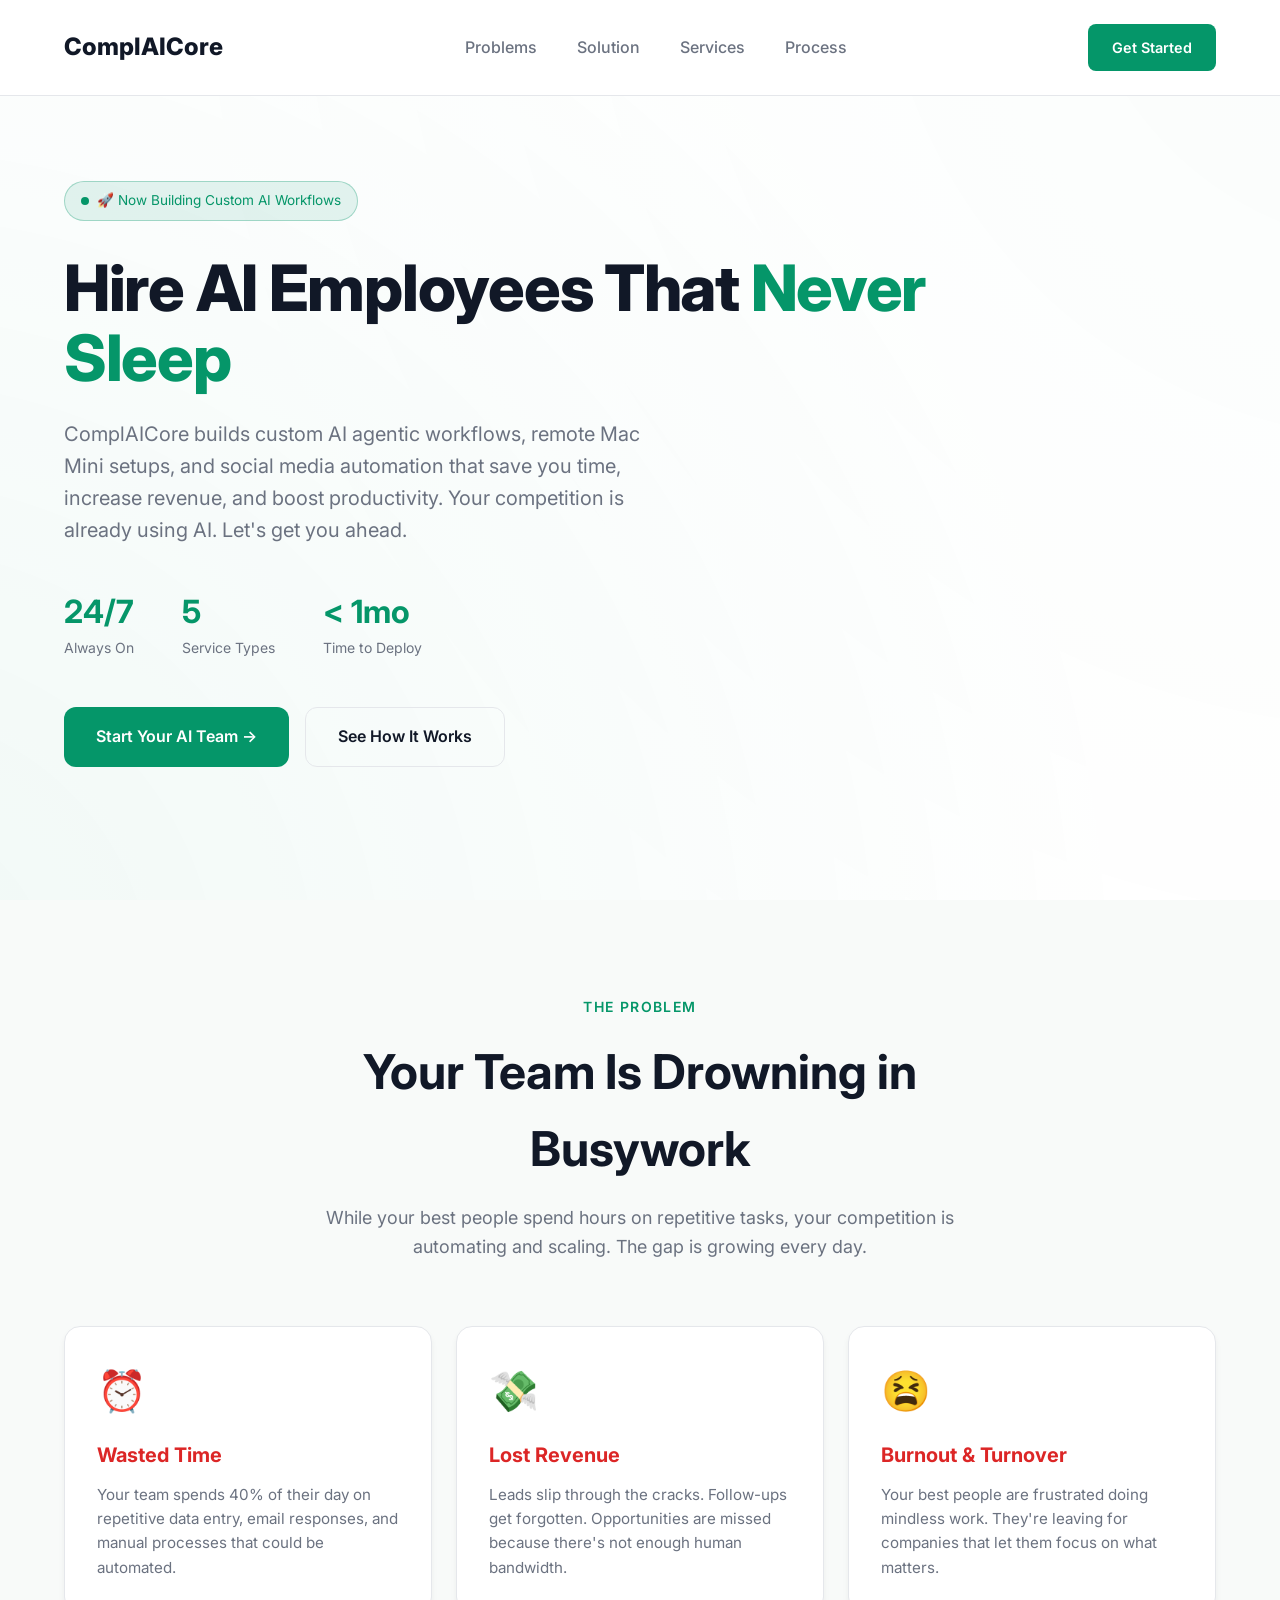
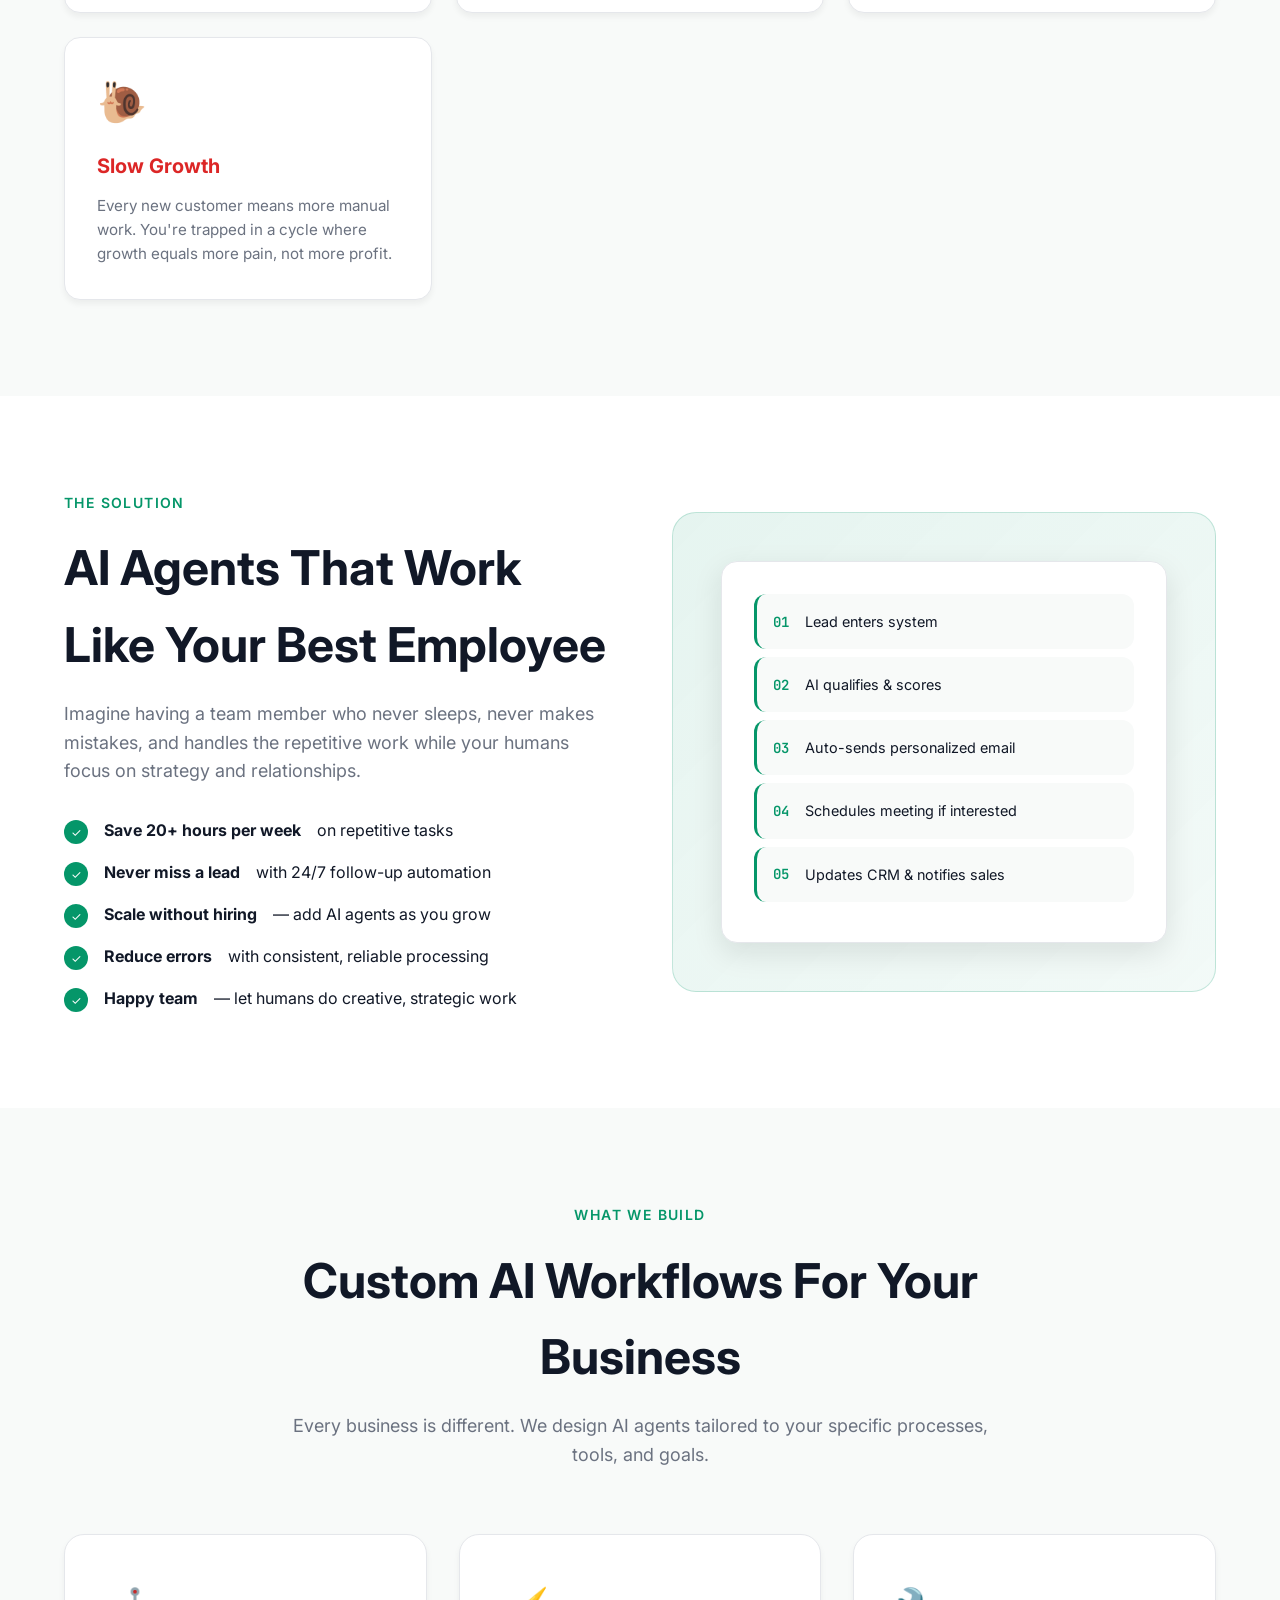
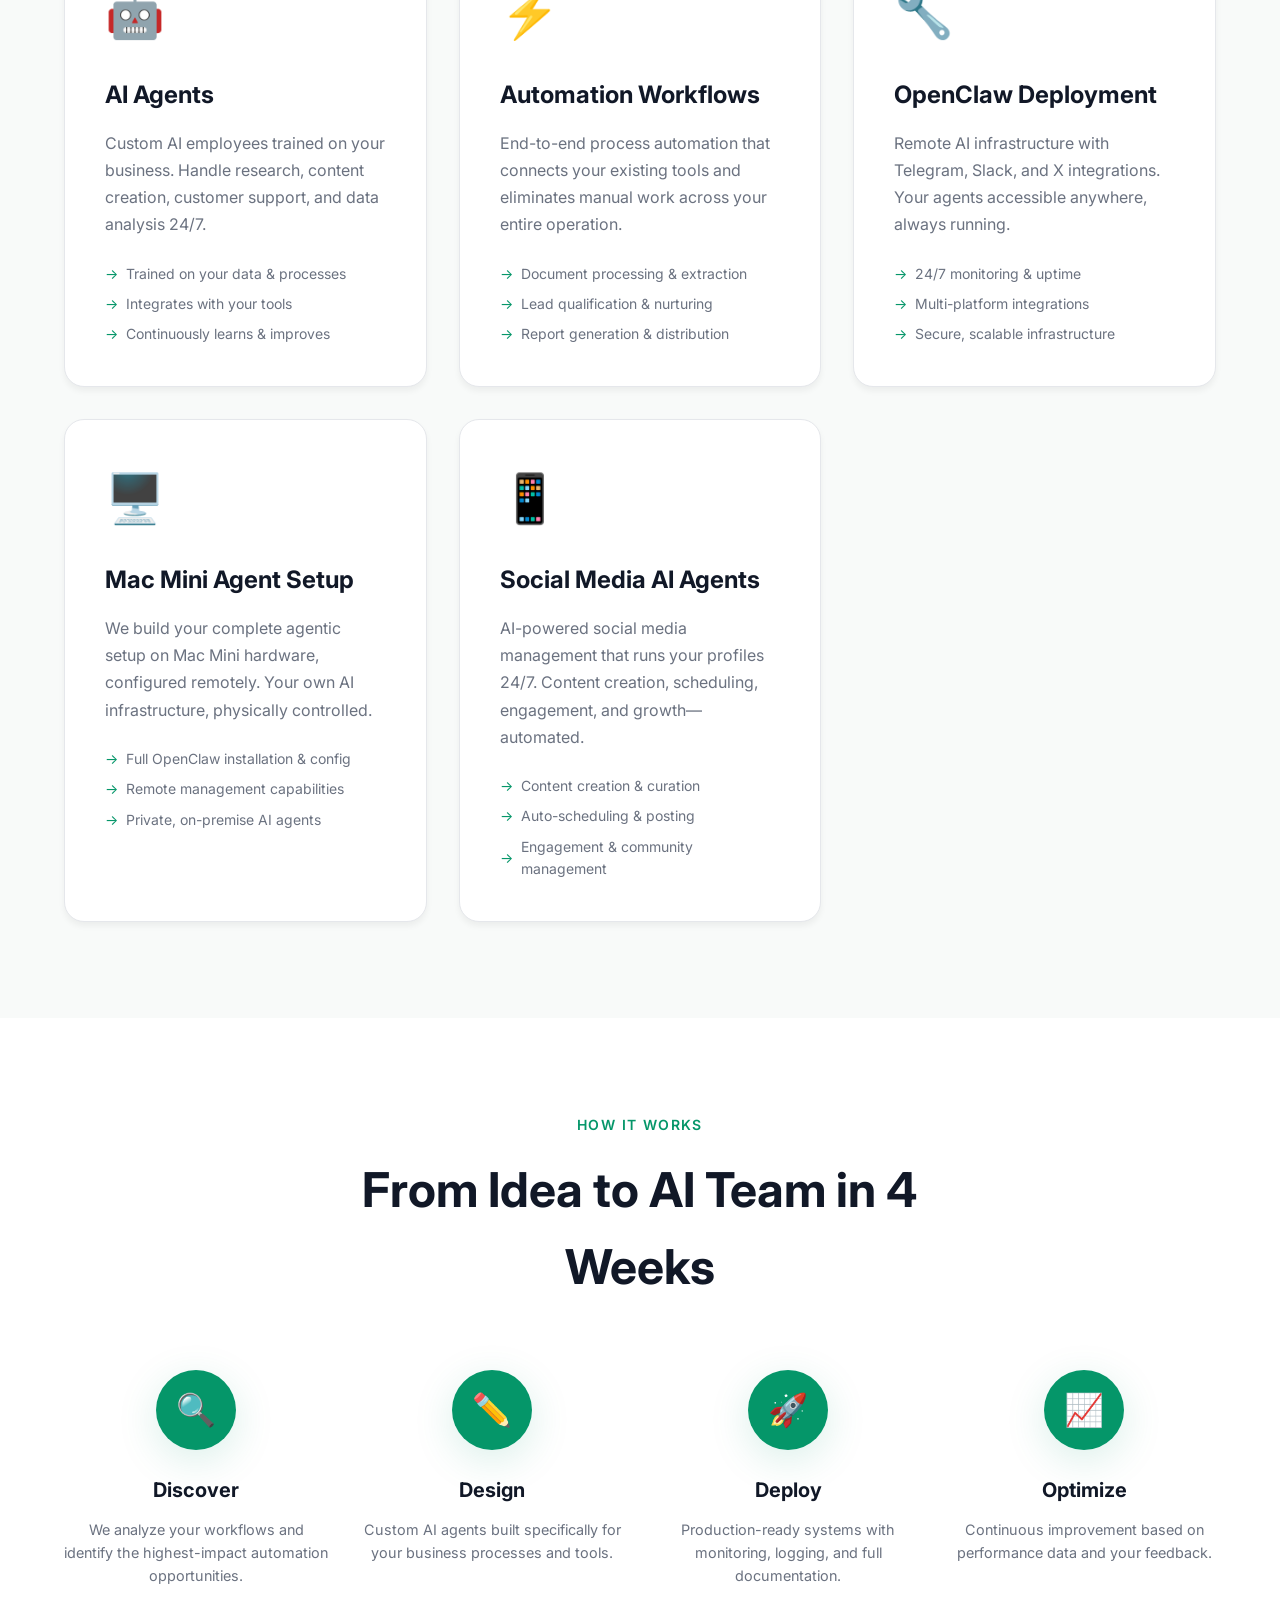
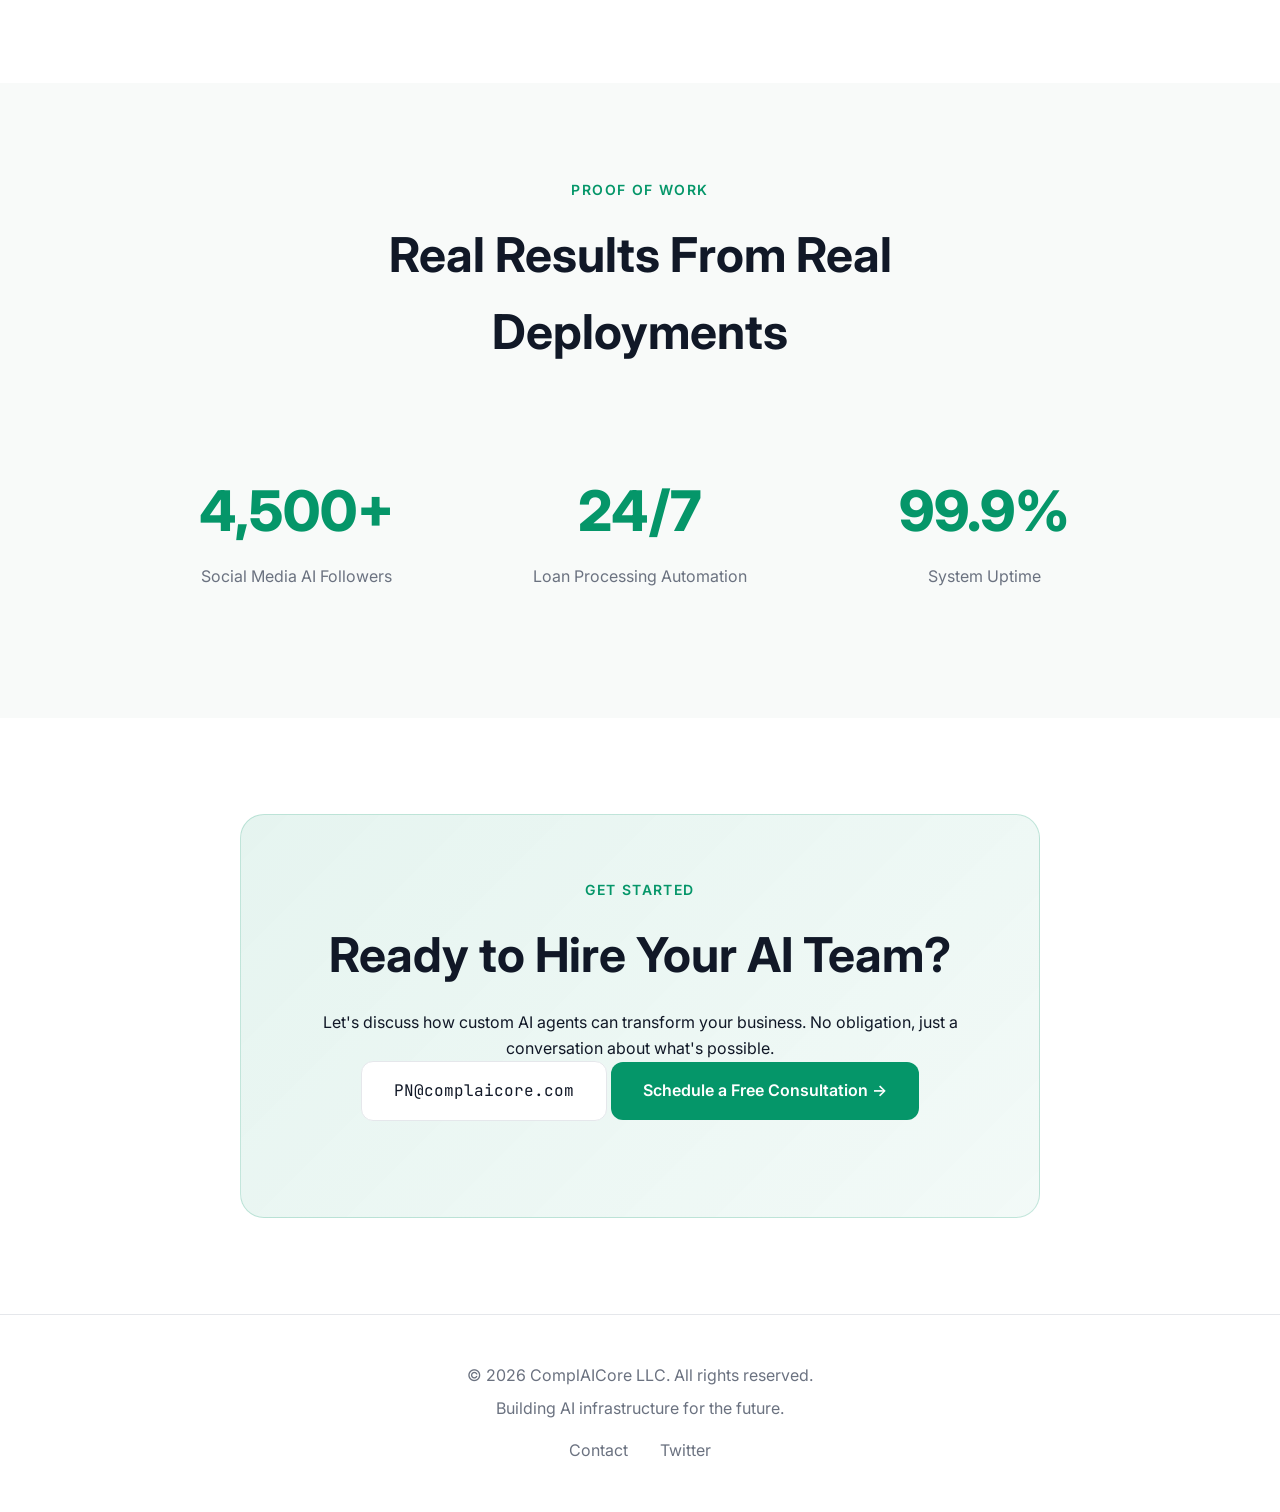
==== index.html @ b0284f9b "Initial website deployment" ====
<!DOCTYPE html>
<html lang="en">
<head>
    <meta charset="UTF-8">
    <meta name="viewport" content="width=device-width, initial-scale=1.0">
    <title>ComplAICore — Custom AI Agents That Work For You</title>
    <meta name="description" content="ComplAICore builds custom AI agentic workflows that save time, increase revenue, and boost productivity. Hire AI employees that work 24/7.">
    <link rel="preconnect" href="https://fonts.googleapis.com">
    <link rel="preconnect" href="https://fonts.gstatic.com" crossorigin>
    <link href="https://fonts.googleapis.com/css2?family=Inter:wght@400;500;600;700;800&family=JetBrains+Mono:wght@400;500&display=swap" rel="stylesheet">
    <style>
        :root {
            --bg: #ffffff;
            --bg-secondary: #f8faf9;
            --accent: #059669;
            --accent-light: #10b981;
            --accent-glow: rgba(5, 150, 105, 0.15);
            --text: #111827;
            --text-muted: #6b7280;
            --border: #e5e7eb;
            --card-bg: #ffffff;
        }

        * { margin: 0; padding: 0; box-sizing: border-box; }

        body {
            font-family: 'Inter', sans-serif;
            background: var(--bg);
            color: var(--text);
            line-height: 1.6;
        }

        /* Animated Background */
        .bg-animation {
            position: fixed; top: 0; left: 0; width: 100%; height: 100%;
            pointer-events: none; z-index: 0; opacity: 0.4;
        }
        .bg-animation::before {
            content: '';
            position: absolute; top: -50%; left: -50%;
            width: 200%; height: 200%;
            background: radial-gradient(circle at 20% 80%, var(--accent-glow) 0%, transparent 50%),
                        radial-gradient(circle at 80% 20%, rgba(5, 150, 105, 0.05) 0%, transparent 50%);
            animation: float 20s ease-in-out infinite;
        }
        @keyframes float {
            0%, 100% { transform: translate(0, 0); }
            33% { transform: translate(30px, -30px); }
            66% { transform: translate(-20px, 20px); }
        }

        /* Navigation */
        nav {
            position: fixed; top: 0; width: 100%;
            padding: 1.5rem 5%;
            display: flex; justify-content: space-between; align-items: center;
            z-index: 1000;
            background: rgba(255, 255, 255, 0.95);
            backdrop-filter: blur(20px);
            border-bottom: 1px solid var(--border);
        }
        .logo {
            font-size: 1.5rem; font-weight: 800;
            color: var(--text);
        }
        .nav-links { display: flex; gap: 2.5rem; list-style: none; }
        .nav-links a { color: var(--text-muted); text-decoration: none; font-weight: 500; transition: color 0.3s; }
        .nav-links a:hover { color: var(--accent); }
        .nav-cta {
            background: var(--accent);
            color: white; padding: 0.75rem 1.5rem; border-radius: 8px;
            text-decoration: none; font-weight: 600; font-size: 0.9rem;
            transition: transform 0.3s, box-shadow 0.3s;
        }
        .nav-cta:hover { transform: translateY(-2px); box-shadow: 0 10px 40px var(--accent-glow); }

        /* Hero */
        .hero {
            min-height: 100vh; display: flex; align-items: center;
            padding: 8rem 5% 5rem; position: relative; z-index: 1;
        }
        .hero-content { max-width: 900px; }
        .badge {
            display: inline-flex; align-items: center; gap: 0.5rem;
            background: rgba(5, 150, 105, 0.1); border: 1px solid rgba(5, 150, 105, 0.3);
            padding: 0.5rem 1rem; border-radius: 50px; font-size: 0.85rem;
            color: var(--accent); margin-bottom: 2rem;
        }
        .badge::before {
            content: ''; width: 8px; height: 8px; background: var(--accent);
            border-radius: 50%; animation: pulse 2s infinite;
        }
        @keyframes pulse { 0%, 100% { opacity: 1; } 50% { opacity: 0.5; } }

        h1 {
            font-size: clamp(2.5rem, 5vw, 4rem); font-weight: 800;
            line-height: 1.1; margin-bottom: 1.5rem; letter-spacing: -0.02em;
        }
        h1 span {
            color: var(--accent);
        }
        .hero-subtitle {
            font-size: 1.25rem; color: var(--text-muted);
            max-width: 600px; margin-bottom: 2.5rem;
        }
        .hero-stats { display: flex; gap: 3rem; margin-bottom: 3rem; }
        .stat { display: flex; flex-direction: column; }
        .stat-number { font-size: 2rem; font-weight: 700; color: var(--accent); }
        .stat-label { font-size: 0.875rem; color: var(--text-muted); }

        .cta-group { display: flex; gap: 1rem; flex-wrap: wrap; }
        .btn-primary {
            background: var(--accent);
            color: white; padding: 1rem 2rem; border-radius: 12px;
            text-decoration: none; font-weight: 600; font-size: 1rem;
            transition: all 0.3s; border: none; cursor: pointer;
            display: inline-flex; align-items: center; gap: 0.5rem;
        }
        .btn-primary:hover { transform: translateY(-3px); box-shadow: 0 20px 60px var(--accent-glow); }
        .btn-secondary {
            background: transparent; color: var(--text); padding: 1rem 2rem;
            border-radius: 12px; text-decoration: none; font-weight: 600;
            border: 1px solid var(--border); transition: all 0.3s;
            display: inline-flex; align-items: center; gap: 0.5rem;
        }
        .btn-secondary:hover { background: var(--bg-secondary); }

        /* Sections */
        section { padding: 6rem 5%; position: relative; z-index: 1; }
        .section-header { text-align: center; max-width: 700px; margin: 0 auto 4rem; }
        .section-tag {
            color: var(--accent); font-weight: 600; font-size: 0.875rem;
            text-transform: uppercase; letter-spacing: 0.1em; margin-bottom: 1rem;
        }
        h2 { font-size: clamp(2rem, 4vw, 3rem); font-weight: 700; margin-bottom: 1rem; }
        .section-subtitle { color: var(--text-muted); font-size: 1.125rem; }

        /* Problem */
        .problem { background: var(--bg-secondary); }
        .pain-points {
            display: grid; grid-template-columns: repeat(auto-fit, minmax(280px, 1fr));
            gap: 1.5rem; max-width: 1200px; margin: 0 auto;
        }
        .pain-card {
            background: var(--card-bg); border: 1px solid var(--border);
            padding: 2rem; border-radius: 16px; transition: all 0.3s;
            box-shadow: 0 4px 6px rgba(0, 0, 0, 0.05);
        }
        .pain-card:hover { transform: translateY(-5px); box-shadow: 0 20px 40px rgba(0, 0, 0, 0.1); }
        .pain-icon { font-size: 2.5rem; margin-bottom: 1rem; }
        .pain-card h3 { font-size: 1.25rem; margin-bottom: 0.75rem; color: #dc2626; }
        .pain-card p { color: var(--text-muted); font-size: 0.95rem; }

        /* Solution */
        .solution-grid {
            display: grid; grid-template-columns: 1fr 1fr; gap: 4rem;
            max-width: 1200px; margin: 0 auto; align-items: center;
        }
        .solution-content > p { color: var(--text-muted); font-size: 1.125rem; margin-bottom: 2rem; }
        .benefits-list { list-style: none; display: flex; flex-direction: column; gap: 1rem; }
        .benefits-list li { display: flex; align-items: flex-start; gap: 1rem; }
        .benefits-list li::before {
            content: '✓'; background: var(--accent);
            color: white; width: 24px; height: 24px; border-radius: 50%;
            display: flex; align-items: center; justify-content: center;
            font-size: 0.75rem; flex-shrink: 0; margin-top: 2px;
        }
        .solution-visual {
            background: linear-gradient(135deg, rgba(5, 150, 105, 0.1), rgba(5, 150, 105, 0.05));
            border: 1px solid rgba(5, 150, 105, 0.2); border-radius: 24px;
            padding: 3rem; position: relative; overflow: hidden;
        }
        .workflow-preview {
            background: var(--card-bg); border-radius: 16px;
            padding: 2rem; border: 1px solid var(--border);
            box-shadow: 0 10px 30px rgba(0, 0, 0, 0.1);
        }
        .workflow-step {
            display: flex; align-items: center; gap: 1rem;
            padding: 1rem; margin-bottom: 0.5rem;
            background: var(--bg-secondary); border-radius: 12px;
            border-left: 3px solid var(--accent);
        }
        .step-number {
            font-family: 'JetBrains Mono', monospace; color: var(--accent);
            font-weight: 600; font-size: 0.875rem;
        }
        .step-text { font-size: 0.9rem; }

        /* Services */
        .services { background: var(--bg-secondary); }
        .services-grid {
            display: grid; grid-template-columns: repeat(auto-fit, minmax(300px, 1fr));
            gap: 2rem; max-width: 1200px; margin: 0 auto;
        }
        .service-card {
            background: var(--card-bg); border: 1px solid var(--border);
            border-radius: 20px; padding: 2.5rem; transition: all 0.3s; position: relative; overflow: hidden;
            box-shadow: 0 4px 6px rgba(0, 0, 0, 0.05);
        }
        .service-card::before {
            content: ''; position: absolute; top: 0; left: 0; width: 100%; height: 3px;
            background: var(--accent);
            transform: scaleX(0); transition: transform 0.3s;
        }
        .service-card:hover::before { transform: scaleX(1); }
        .service-card:hover {
            transform: translateY(-10px);
            box-shadow: 0 30px 60px rgba(0, 0, 0, 0.15);
        }
        .service-icon { font-size: 3rem; margin-bottom: 1.5rem; }
        .service-card h3 { font-size: 1.5rem; margin-bottom: 1rem; }
        .service-card p { color: var(--text-muted); margin-bottom: 1.5rem; line-height: 1.7; }
        .service-features { list-style: none; display: flex; flex-direction: column; gap: 0.5rem; }
        .service-features li {
            font-size: 0.875rem; color: var(--text-muted);
            display: flex; align-items: center; gap: 0.5rem;
        }
        .service-features li::before { content: '→'; color: var(--accent); }

        /* Process */
        .process-steps {
            display: grid; grid-template-columns: repeat(4, 1fr); gap: 2rem;
            max-width: 1200px; margin: 0 auto; position: relative;
        }
        .process-step { text-align: center; position: relative; }
        .step-circle {
            width: 80px; height: 80px;
            background: var(--accent);
            border-radius: 50%; display: flex; align-items: center; justify-content: center;
            font-size: 2rem; margin: 0 auto 1.5rem; position: relative; z-index: 1;
            box-shadow: 0 10px 40px var(--accent-glow);
        }
        .process-step h3 { font-size: 1.25rem; margin-bottom: 0.75rem; }
        .process-step p { color: var(--text-muted); font-size: 0.9rem; }

        /* Proof */
        .proof { background: var(--bg-secondary); }
        .proof-grid {
            display: grid; grid-template-columns: repeat(3, 1fr); gap: 2rem;
            max-width: 1000px; margin: 0 auto;
        }
        .proof-card { text-align: center; padding: 2rem; }
        .proof-number {
            font-size: 3.5rem; font-weight: 800;
            color: var(--accent);
            margin-bottom: 0.5rem;
        }
        .proof-label { color: var(--text-muted); font-size: 1rem; }

        /* CTA */
        .cta { text-align: center; }
        .cta-box {
            max-width: 800px; margin: 0 auto;
            background: linear-gradient(135deg, rgba(5, 150, 105, 0.1), rgba(5, 150, 105, 0.05));
            border: 1px solid rgba(5, 150, 105, 0.2); border-radius: 24px;
            padding: 4rem; position: relative; overflow: hidden;
        }
        .cta-content { position: relative; z-index: 1; }
        .cta > p { color: var(--text-muted); font-size: 1.125rem; margin-bottom: 2rem; }
        .email-display {
            font-family: 'JetBrains Mono', monospace; background: var(--bg);
            padding: 1rem 2rem; border-radius: 12px; display: inline-block;
            margin-bottom: 2rem; border: 1px solid var(--border);
            color: var(--text);
        }

        /* Footer */
        footer {
            padding: 3rem 5%; border-top: 1px solid var(--border);
            text-align: center; color: var(--text-muted); position: relative; z-index: 1;
            background: var(--bg);
        }
        footer p { margin-bottom: 0.5rem; }
        .footer-links { display: flex; justify-content: center; gap: 2rem; margin-top: 1rem; }
        .footer-links a { color: var(--text-muted); text-decoration: none; transition: color 0.3s; }
        .footer-links a:hover { color: var(--accent); }

        /* Responsive */
        @media (max-width: 1024px) {
            .solution-grid { grid-template-columns: 1fr; }
            .process-steps { grid-template-columns: repeat(2, 1fr); }
        }
        @media (max-width: 768px) {
            .nav-links { display: none; }
            .hero-stats { flex-direction: column; gap: 1.5rem; }
            .proof-grid { grid-template-columns: 1fr; }
            .process-steps { grid-template-columns: 1fr; }
            .cta-box { padding: 2rem; }
        }
    </style>
</head>
<body>
    <div class="bg-animation"></div>

    <nav>
        <div class="logo">ComplAICore</div>
        <ul class="nav-links">
            <li><a href="#problem">Problems</a></li>
            <li><a href="#solution">Solution</a></li>
            <li><a href="#services">Services</a></li>
            <li><a href="#process">Process</a></li>
        </ul>
        <a href="#contact" class="nav-cta">Get Started</a>
    </nav>

    <section class="hero">
        <div class="hero-content">
            <div class="badge">🚀 Now Building Custom AI Workflows</div>
            <h1>Hire AI Employees That <span>Never Sleep</span></h1>
            <p class="hero-subtitle">ComplAICore builds custom AI agentic workflows, remote Mac Mini setups, and social media automation that save you time, increase revenue, and boost productivity. Your competition is already using AI. Let's get you ahead.</p>
            
            <div class="hero-stats">
                <div class="stat">
                    <span class="stat-number">24/7</span>
                    <span class="stat-label">Always On</span>
                </div>
                <div class="stat">
                    <span class="stat-number">5</span>
                    <span class="stat-label">Service Types</span>
                </div>
                <div class="stat">
                    <span class="stat-number">&lt; 1mo</span>
                    <span class="stat-label">Time to Deploy</span>
                </div>
            </div>

            <div class="cta-group">
                <a href="#contact" class="btn-primary">Start Your AI Team →</a>
                <a href="#solution" class="btn-secondary">See How It Works</a>
            </div>
        </div>
    </section>

    <section class="problem" id="problem">
        <div class="section-header">
            <div class="section-tag">The Problem</div>
            <h2>Your Team Is Drowning in Busywork</h2>
            <p class="section-subtitle">While your best people spend hours on repetitive tasks, your competition is automating and scaling. The gap is growing every day.</p>
        </div>

        <div class="pain-points">
            <div class="pain-card">
                <div class="pain-icon">⏰</div>
                <h3>Wasted Time</h3>
                <p>Your team spends 40% of their day on repetitive data entry, email responses, and manual processes that could be automated.</p>
            </div>
            <div class="pain-card">
                <div class="pain-icon">💸</div>
                <h3>Lost Revenue</h3>
                <p>Leads slip through the cracks. Follow-ups get forgotten. Opportunities are missed because there's not enough human bandwidth.</p>
            </div>
            <div class="pain-card">
                <div class="pain-icon">😫</div>
                <h3>Burnout & Turnover</h3>
                <p>Your best people are frustrated doing mindless work. They're leaving for companies that let them focus on what matters.</p>
            </div>
            <div class="pain-card">
                <div class="pain-icon">🐌</div>
                <h3>Slow Growth</h3>
                <p>Every new customer means more manual work. You're trapped in a cycle where growth equals more pain, not more profit.</p>
            </div>
        </div>
    </section>

    <section class="solution" id="solution">
        <div class="solution-grid">
            <div class="solution-content">
                <div class="section-tag">The Solution</div>
                <h2>AI Agents That Work Like Your Best Employee</h2>
                <p>Imagine having a team member who never sleeps, never makes mistakes, and handles the repetitive work while your humans focus on strategy and relationships.</p>
                
                <ul class="benefits-list">
                    <li><strong>Save 20+ hours per week</strong> on repetitive tasks</li>
                    <li><strong>Never miss a lead</strong> with 24/7 follow-up automation</li>
                    <li><strong>Scale without hiring</strong> — add AI agents as you grow</li>
                    <li><strong>Reduce errors</strong> with consistent, reliable processing</li>
                    <li><strong>Happy team</strong> — let humans do creative, strategic work</li>
                </ul>
            </div>

            <div class="solution-visual">
                <div class="workflow-preview">
                    <div class="workflow-step">
                        <span class="step-number">01</span>
                        <span class="step-text">Lead enters system</span>
                    </div>
                    <div class="workflow-step">
                        <span class="step-number">02</span>
                        <span class="step-text">AI qualifies & scores</span>
                    </div>
                    <div class="workflow-step">
                        <span class="step-number">03</span>
                        <span class="step-text">Auto-sends personalized email</span>
                    </div>
                    <div class="workflow-step">
                        <span class="step-number">04</span>
                        <span class="step-text">Schedules meeting if interested</span>
                    </div>
                    <div class="workflow-step">
                        <span class="step-number">05</span>
                        <span class="step-text">Updates CRM & notifies sales</span>
                    </div>
                </div>
            </div>
        </div>
    </section>

    <section class="services" id="services">
        <div class="section-header">
            <div class="section-tag">What We Build</div>
            <h2>Custom AI Workflows For Your Business</h2>
            <p class="section-subtitle">Every business is different. We design AI agents tailored to your specific processes, tools, and goals.</p>
        </div>

        <div class="services-grid">
            <div class="service-card">
                <div class="service-icon">🤖</div>
                <h3>AI Agents</h3>
                <p>Custom AI employees trained on your business. Handle research, content creation, customer support, and data analysis 24/7.</p>
                <ul class="service-features">
                    <li>Trained on your data & processes</li>
                    <li>Integrates with your tools</li>
                    <li>Continuously learns & improves</li>
                </ul>
            </div>

            <div class="service-card">
                <div class="service-icon">⚡</div>
                <h3>Automation Workflows</h3>
                <p>End-to-end process automation that connects your existing tools and eliminates manual work across your entire operation.</p>
                <ul class="service-features">
                    <li>Document processing & extraction</li>
                    <li>Lead qualification & nurturing</li>
                    <li>Report generation & distribution</li>
                </ul>
            </div>

            <div class="service-card">
                <div class="service-icon">🔧</div>
                <h3>OpenClaw Deployment</h3>
                <p>Remote AI infrastructure with Telegram, Slack, and X integrations. Your agents accessible anywhere, always running.</p>
                <ul class="service-features">
                    <li>24/7 monitoring & uptime</li>
                    <li>Multi-platform integrations</li>
                    <li>Secure, scalable infrastructure</li>
                </ul>
            </div>

            <div class="service-card">
                <div class="service-icon">🖥️</div>
                <h3>Mac Mini Agent Setup</h3>
                <p>We build your complete agentic setup on Mac Mini hardware, configured remotely. Your own AI infrastructure, physically controlled.</p>
                <ul class="service-features">
                    <li>Full OpenClaw installation & config</li>
                    <li>Remote management capabilities</li>
                    <li>Private, on-premise AI agents</li>
                </ul>
            </div>

            <div class="service-card">
                <div class="service-icon">📱</div>
                <h3>Social Media AI Agents</h3>
                <p>AI-powered social media management that runs your profiles 24/7. Content creation, scheduling, engagement, and growth—automated.</p>
                <ul class="service-features">
                    <li>Content creation & curation</li>
                    <li>Auto-scheduling & posting</li>
                    <li>Engagement & community management</li>
                </ul>
            </div>
        </div>
    </section>

    <section class="process" id="process">
        <div class="section-header">
            <div class="section-tag">How It Works</div>
            <h2>From Idea to AI Team in 4 Weeks</h2>
        </div>

        <div class="process-steps">
            <div class="process-step">
                <div class="step-circle">🔍</div>
                <h3>Discover</h3>
                <p>We analyze your workflows and identify the highest-impact automation opportunities.</p>
            </div>
            <div class="process-step">
                <div class="step-circle">✏️</div>
                <h3>Design</h3>
                <p>Custom AI agents built specifically for your business processes and tools.</p>
            </div>
            <div class="process-step">
                <div class="step-circle">🚀</div>
                <h3>Deploy</h3>
                <p>Production-ready systems with monitoring, logging, and full documentation.</p>
            </div>
            <div class="process-step">
                <div class="step-circle">📈</div>
                <h3>Optimize</h3>
                <p>Continuous improvement based on performance data and your feedback.</p>
            </div>
        </div>
    </section>

    <section class="proof">
        <div class="section-header">
            <div class="section-tag">Proof of Work</div>
            <h2>Real Results From Real Deployments</h2>
        </div>

        <div class="proof-grid">
            <div class="proof-card">
                <div class="proof-number">4,500+</div>
                <div class="proof-label">Social Media AI Followers</div>
            </div>
            <div class="proof-card">
                <div class="proof-number">24/7</div>
                <div class="proof-label">Loan Processing Automation</div>
            </div>
            <div class="proof-card">
                <div class="proof-number">99.9%</div>
                <div class="proof-label">System Uptime</div>
            </div>
        </div>
    </section>

    <section class="cta" id="contact">
        <div class="cta-box">
            <div class="cta-content">
                <div class="section-tag">Get Started</div>
                <h2>Ready to Hire Your AI Team?</h2>
                <p>Let's discuss how custom AI agents can transform your business. No obligation, just a conversation about what's possible.</p>
                
                <div class="email-display">PN@complaicore.com</div>
                
                <a href="mailto:PN@complaicore.com" class="btn-primary">Schedule a Free Consultation →</a>
            </div>
        </div>
    </section>

    <footer>
        <p>&copy; 2026 ComplAICore LLC. All rights reserved.</p>
        <p>Building AI infrastructure for the future.</p>
        <div class="footer-links">
            <a href="mailto:PN@complaicore.com">Contact</a>
            <a href="https://twitter.com/complaicore" target="_blank">Twitter</a>
        </div>
    </footer>
</body>
</html>
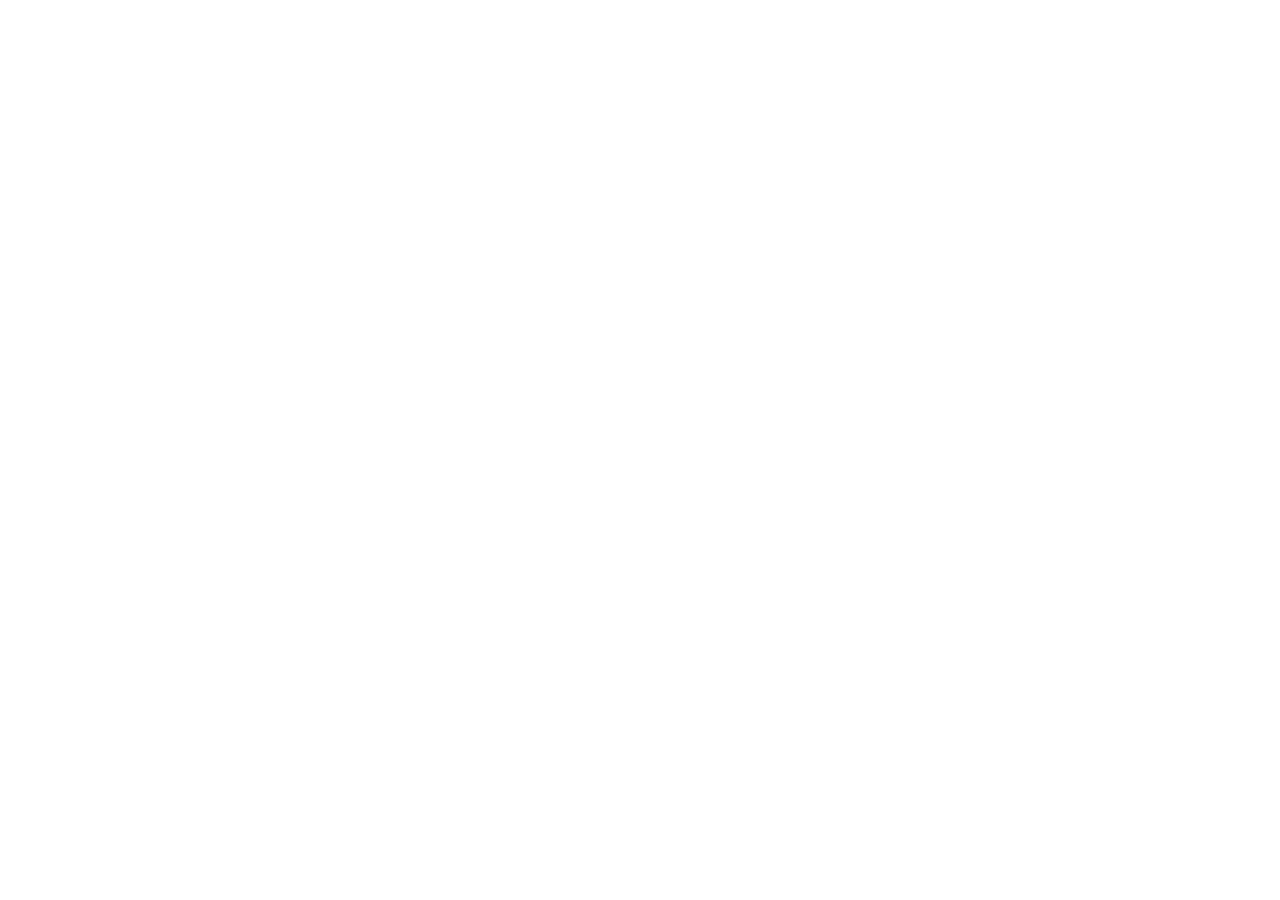
==== commit 93570ed9: "Add HTTPS redirect and CSP for security" ====
--- a/index.html
+++ b/index.html
@@ -3,7 +3,14 @@
 <head>
     <meta charset="UTF-8">
     <meta name="viewport" content="width=device-width, initial-scale=1.0">
+    <meta http-equiv="Content-Security-Policy" content="upgrade-insecure-requests">
     <title>ComplAICore — Custom AI Agents That Work For You</title>
+    <script>
+        // Redirect HTTP to HTTPS
+        if (location.protocol !== 'https:' && location.hostname !== 'localhost' && !location.hostname.includes('127.0.0.1')) {
+            location.href = 'https://' + location.hostname + location.pathname + location.search;
+        }
+    </script>
     <meta name="description" content="ComplAICore builds custom AI agentic workflows that save time, increase revenue, and boost productivity. Hire AI employees that work 24/7.">
     <link rel="preconnect" href="https://fonts.googleapis.com">
     <link rel="preconnect" href="https://fonts.gstatic.com" crossorigin>
